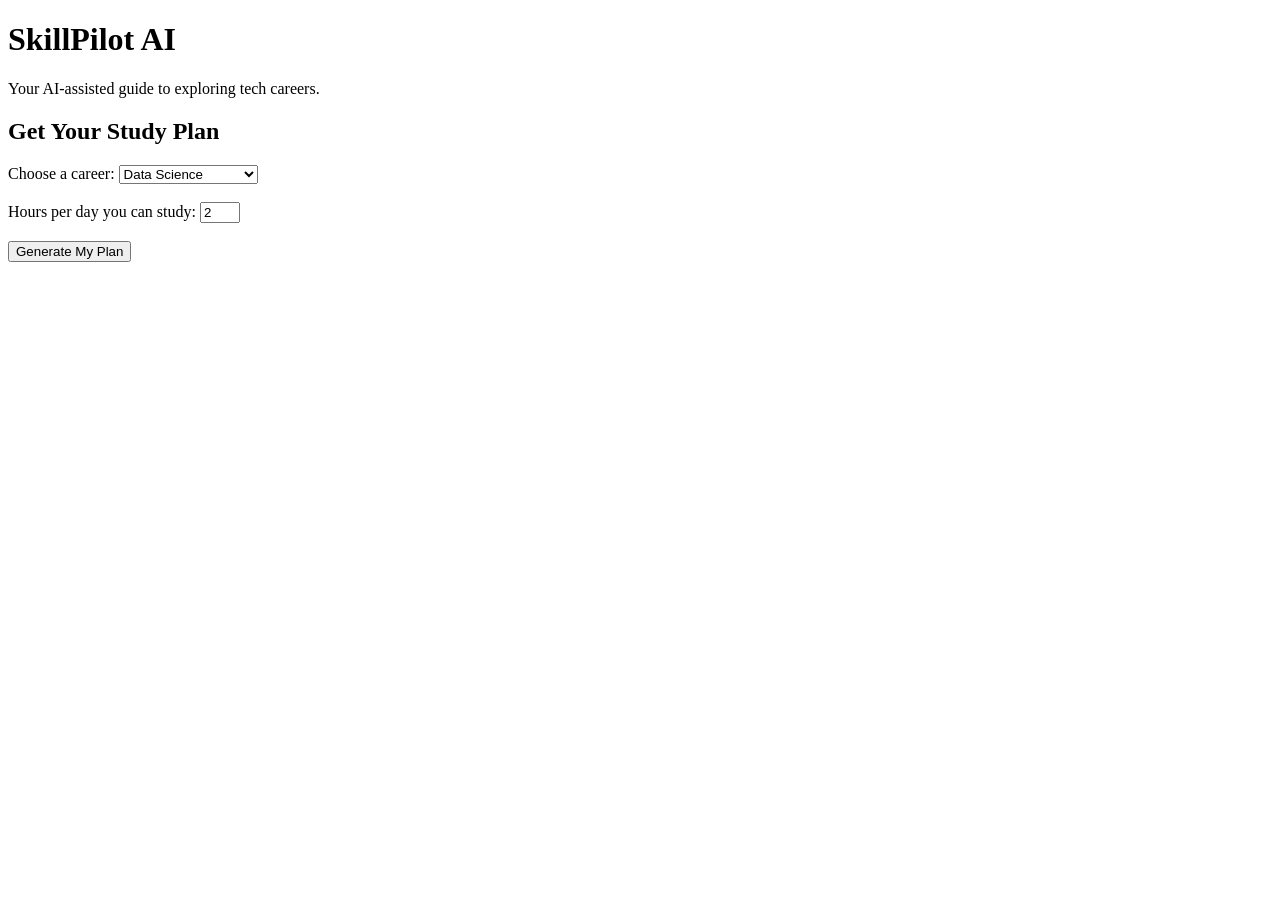
==== index.html @ 8cba8457 "Update index.html" ====
<!DOCTYPE html>
<html lang="en">
<head>
  <meta charset="UTF-8">
  <title>SkillPilot AI</title>
</head>
<body>
  <h1>SkillPilot AI</h1>
  <p>Your AI-assisted guide to exploring tech careers.</p>

  <h2>Get Your Study Plan</h2>

  <label for="career">Choose a career:</label>
  <select id="career">
    <option value="Data Science">Data Science</option>
    <option value="Data Analyst">Data Analyst</option>
    <option value="Backend Developer">Backend Developer</option>
  </select>

  <br><br>

  <label for="hours">Hours per day you can study:</label>
  <input type="number" id="hours" value="2" min="1" max="8">

  <br><br>

  <button id="generateBtn">Generate My Plan</button>

  <div id="result"></div>

  <script>
    const button = document.getElementById("generateBtn");
    const resultBox = document.getElementById("result");

    button.addEventListener("click", function () {
      const career = document.getElementById("career").value;
      const hours = document.getElementById("hours").value;

      resultBox.textContent = "Fake weekly plan for " + career + " at " + hours + " hours/day (this will be real AI output soon).";
    });
  </script>
</body>
</html>
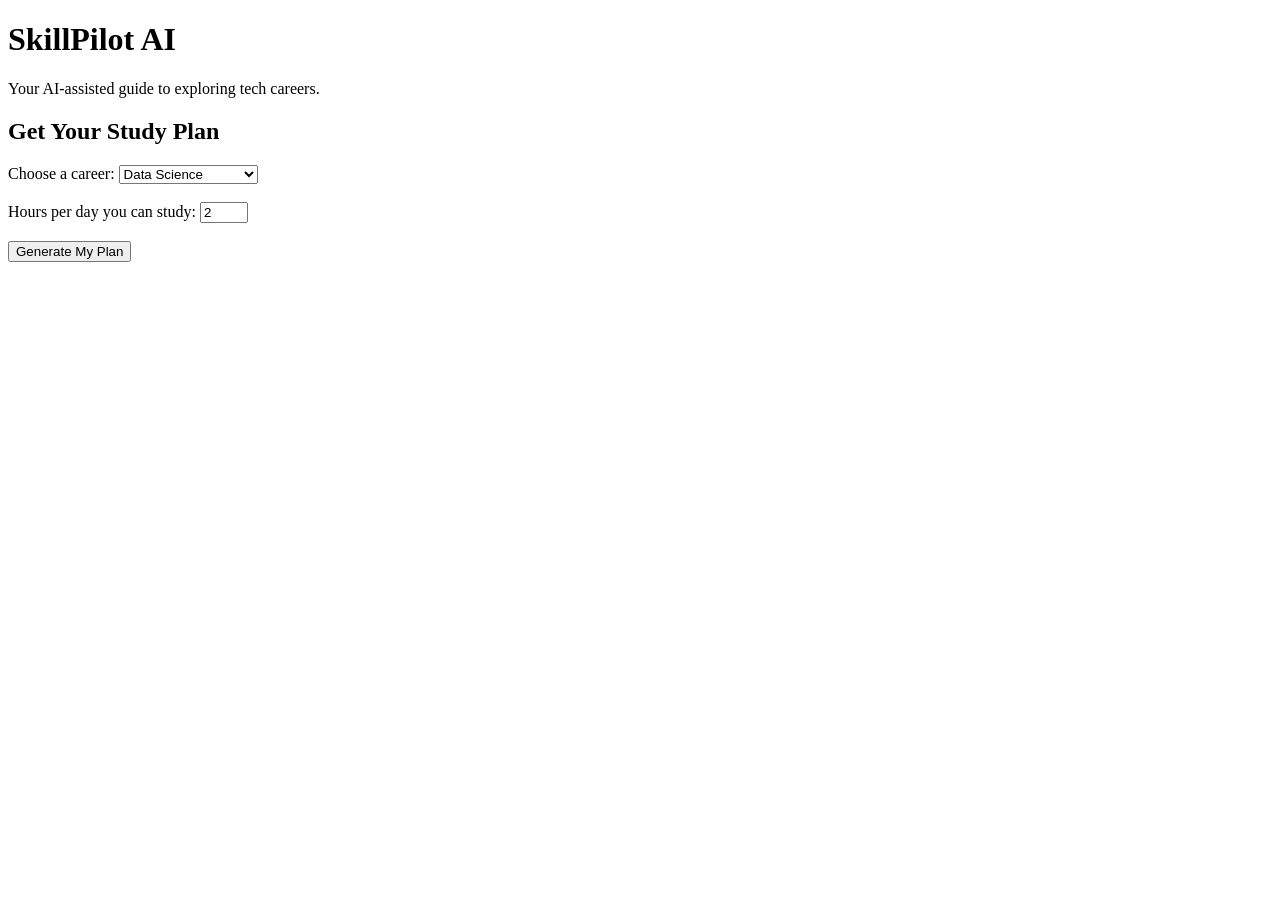
==== commit 7524edbe: "Change minimum hours input from 1 to 12 Updated the input field for hours per day to allow a minimum" ====
--- a/index.html
+++ b/index.html
@@ -20,7 +20,7 @@
   <br><br>
 
   <label for="hours">Hours per day you can study:</label>
-  <input type="number" id="hours" value="2" min="1" max="8">
+  <input type="number" id="hours" value="2" min="12" max="1">
 
   <br><br>
 
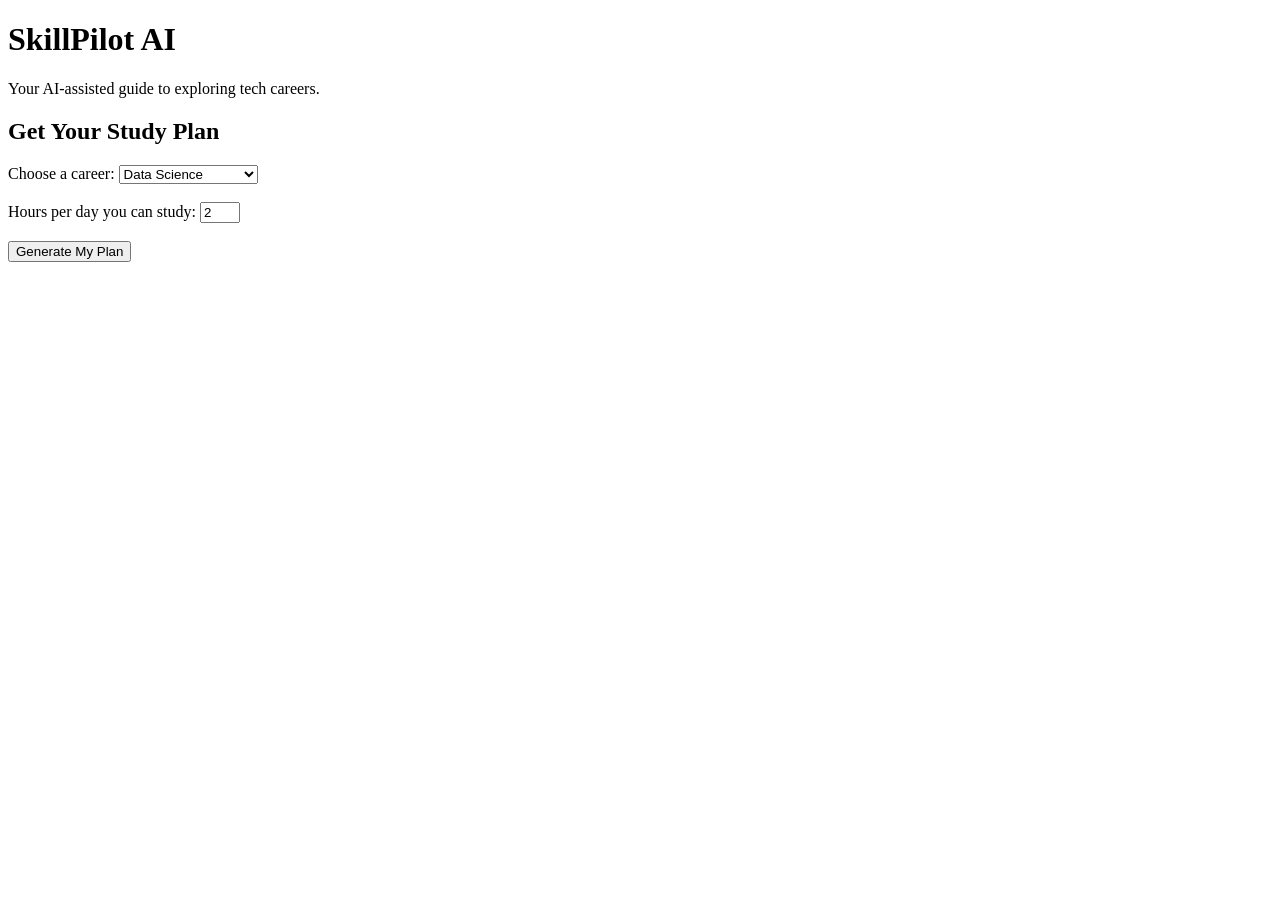
==== commit 1baafc7d: "Change max hours input and improve result display Updated the maximum hours input value from 12 to 8" ====
--- a/index.html
+++ b/index.html
@@ -20,7 +20,7 @@
   <br><br>
 
   <label for="hours">Hours per day you can study:</label>
-  <input type="number" id="hours" value="2" min="12" max="1">
+  <input type="number" id="hours" value="2" min="1" max="8">
 
   <br><br>
 
@@ -32,11 +32,50 @@
     const button = document.getElementById("generateBtn");
     const resultBox = document.getElementById("result");
 
-    button.addEventListener("click", function () {
+    button.addEventListener("click", async function () {
       const career = document.getElementById("career").value;
       const hours = document.getElementById("hours").value;
 
-      resultBox.textContent = "Fake weekly plan for " + career + " at " + hours + " hours/day (this will be real AI output soon).";
+      resultBox.textContent = "Generating your plan...";
+      button.disabled = true;
+
+      try {
+        const response = await fetch("/api/plan", {
+          method: "POST",
+          headers: { "Content-Type": "application/json" },
+          body: JSON.stringify({ career: career, hours: hours })
+        });
+
+        const data = await response.json();
+
+        if (data.plan) {
+          resultBox.innerHTML = "";
+
+          const header = document.createElement("h3");
+          header.textContent = career + " Plan (" + data.totalMonths + " months)";
+          resultBox.appendChild(header);
+
+          data.plan.months.forEach(function (month) {
+            const monthHeading = document.createElement("h4");
+            monthHeading.textContent = "Month " + month.monthNumber + ": " + month.title;
+            resultBox.appendChild(monthHeading);
+
+            const weekList = document.createElement("ul");
+            month.weeks.forEach(function (week) {
+              const item = document.createElement("li");
+              item.innerHTML = "<strong>Week " + week.weekNumber + " – " + week.theme + ":</strong> " + week.description;
+              weekList.appendChild(item);
+            });
+            resultBox.appendChild(weekList);
+          });
+        } else {
+          resultBox.textContent = "Something went wrong. Please try again.";
+        }
+      } catch (error) {
+        resultBox.textContent = "Something went wrong. Please try again.";
+      }
+
+      button.disabled = false;
     });
   </script>
 </body>
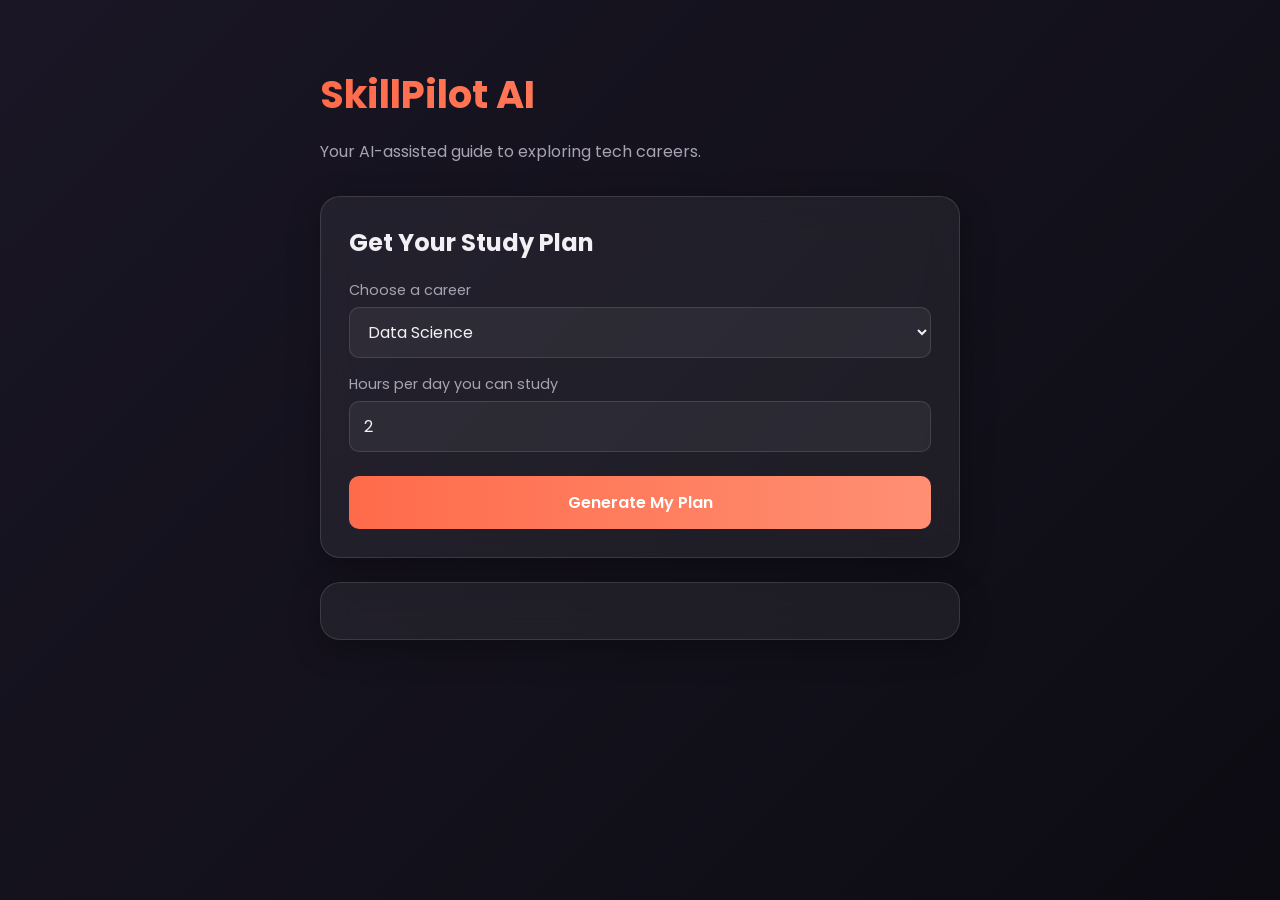
==== commit e9f00362: "Refactor index.html for better layout and semantics Updated HTML structure and improved element orga" ====
--- a/index.html
+++ b/index.html
@@ -2,31 +2,35 @@
 <html lang="en">
 <head>
   <meta charset="UTF-8">
+  <meta name="viewport" content="width=device-width, initial-scale=1.0">
   <title>SkillPilot AI</title>
+  <link rel="preconnect" href="https://fonts.googleapis.com">
+  <link href="https://fonts.googleapis.com/css2?family=Poppins:wght@400;600;700&display=swap" rel="stylesheet">
+  <link rel="stylesheet" href="style.css">
 </head>
 <body>
-  <h1>SkillPilot AI</h1>
-  <p>Your AI-assisted guide to exploring tech careers.</p>
+  <div class="container">
+    <h1>SkillPilot AI</h1>
+    <p class="subtitle">Your AI-assisted guide to exploring tech careers.</p>
 
-  <h2>Get Your Study Plan</h2>
+    <div class="card">
+      <h2 style="margin-top:0;">Get Your Study Plan</h2>
 
-  <label for="career">Choose a career:</label>
-  <select id="career">
-    <option value="Data Science">Data Science</option>
-    <option value="Data Analyst">Data Analyst</option>
-    <option value="Backend Developer">Backend Developer</option>
-  </select>
+      <label for="career">Choose a career</label>
+      <select id="career">
+        <option value="Data Science">Data Science</option>
+        <option value="Data Analyst">Data Analyst</option>
+        <option value="Backend Developer">Backend Developer</option>
+      </select>
 
-  <br><br>
+      <label for="hours">Hours per day you can study</label>
+      <input type="number" id="hours" value="2" min="1" max="8">
 
-  <label for="hours">Hours per day you can study:</label>
-  <input type="number" id="hours" value="2" min="1" max="8">
+      <button id="generateBtn">Generate My Plan</button>
+    </div>
 
-  <br><br>
-
-  <button id="generateBtn">Generate My Plan</button>
-
-  <div id="result"></div>
+    <div class="card" id="result"></div>
+  </div>
 
   <script>
     const button = document.getElementById("generateBtn");
@@ -36,7 +40,7 @@
       const career = document.getElementById("career").value;
       const hours = document.getElementById("hours").value;
 
-      resultBox.textContent = "Generating your plan...";
+      resultBox.innerHTML = "Generating your plan...";
       button.disabled = true;
 
       try {
--- a/style.css
+++ b/style.css
@@ -0,0 +1,130 @@
+:root {
+  --accent: #ff6b4a;
+  --accent-light: #ff8f73;
+  --bg-dark: #12101a;
+  --bg-gradient: linear-gradient(135deg, #1a1625 0%, #12101a 60%, #0d0b12 100%);
+  --card-bg: rgba(255, 255, 255, 0.06);
+  --card-border: rgba(255, 255, 255, 0.12);
+  --text-main: #f2f0f5;
+  --text-muted: #a8a3b3;
+}
+
+* {
+  box-sizing: border-box;
+}
+
+body {
+  margin: 0;
+  min-height: 100vh;
+  background: var(--bg-gradient);
+  color: var(--text-main);
+  font-family: 'Poppins', sans-serif;
+  display: flex;
+  justify-content: center;
+  padding: 40px 20px;
+}
+
+.container {
+  width: 100%;
+  max-width: 640px;
+}
+
+h1 {
+  font-size: 2.4rem;
+  margin-bottom: 4px;
+  background: linear-gradient(90deg, var(--accent), var(--accent-light));
+  -webkit-background-clip: text;
+  background-clip: text;
+  color: transparent;
+}
+
+.subtitle {
+  color: var(--text-muted);
+  margin-bottom: 32px;
+}
+
+.card {
+  background: var(--card-bg);
+  border: 1px solid var(--card-border);
+  backdrop-filter: blur(16px);
+  border-radius: 20px;
+  padding: 28px;
+  margin-bottom: 24px;
+  box-shadow: 0 8px 32px rgba(0, 0, 0, 0.3);
+}
+
+label {
+  display: block;
+  font-size: 0.9rem;
+  color: var(--text-muted);
+  margin-bottom: 6px;
+  margin-top: 16px;
+}
+
+select, input {
+  width: 100%;
+  padding: 12px 14px;
+  border-radius: 10px;
+  border: 1px solid var(--card-border);
+  background: rgba(255, 255, 255, 0.05);
+  color: var(--text-main);
+  font-family: inherit;
+  font-size: 1rem;
+}
+
+select:focus, input:focus {
+  outline: none;
+  border-color: var(--accent);
+}
+
+button {
+  width: 100%;
+  margin-top: 24px;
+  padding: 14px;
+  border: none;
+  border-radius: 10px;
+  background: linear-gradient(90deg, var(--accent), var(--accent-light));
+  color: white;
+  font-family: inherit;
+  font-size: 1rem;
+  font-weight: 600;
+  cursor: pointer;
+  transition: transform 0.15s ease, box-shadow 0.15s ease;
+}
+
+button:hover {
+  transform: translateY(-2px);
+  box-shadow: 0 6px 20px rgba(255, 107, 74, 0.35);
+}
+
+button:disabled {
+  opacity: 0.6;
+  cursor: not-allowed;
+  transform: none;
+}
+
+#result h3 {
+  color: var(--accent-light);
+  margin-top: 0;
+}
+
+#result h4 {
+  color: var(--text-main);
+  margin-bottom: 8px;
+  margin-top: 20px;
+}
+
+#result ul {
+  padding-left: 20px;
+  margin-top: 8px;
+}
+
+#result li {
+  margin-bottom: 10px;
+  color: var(--text-muted);
+  line-height: 1.5;
+}
+
+#result strong {
+  color: var(--text-main);
+}
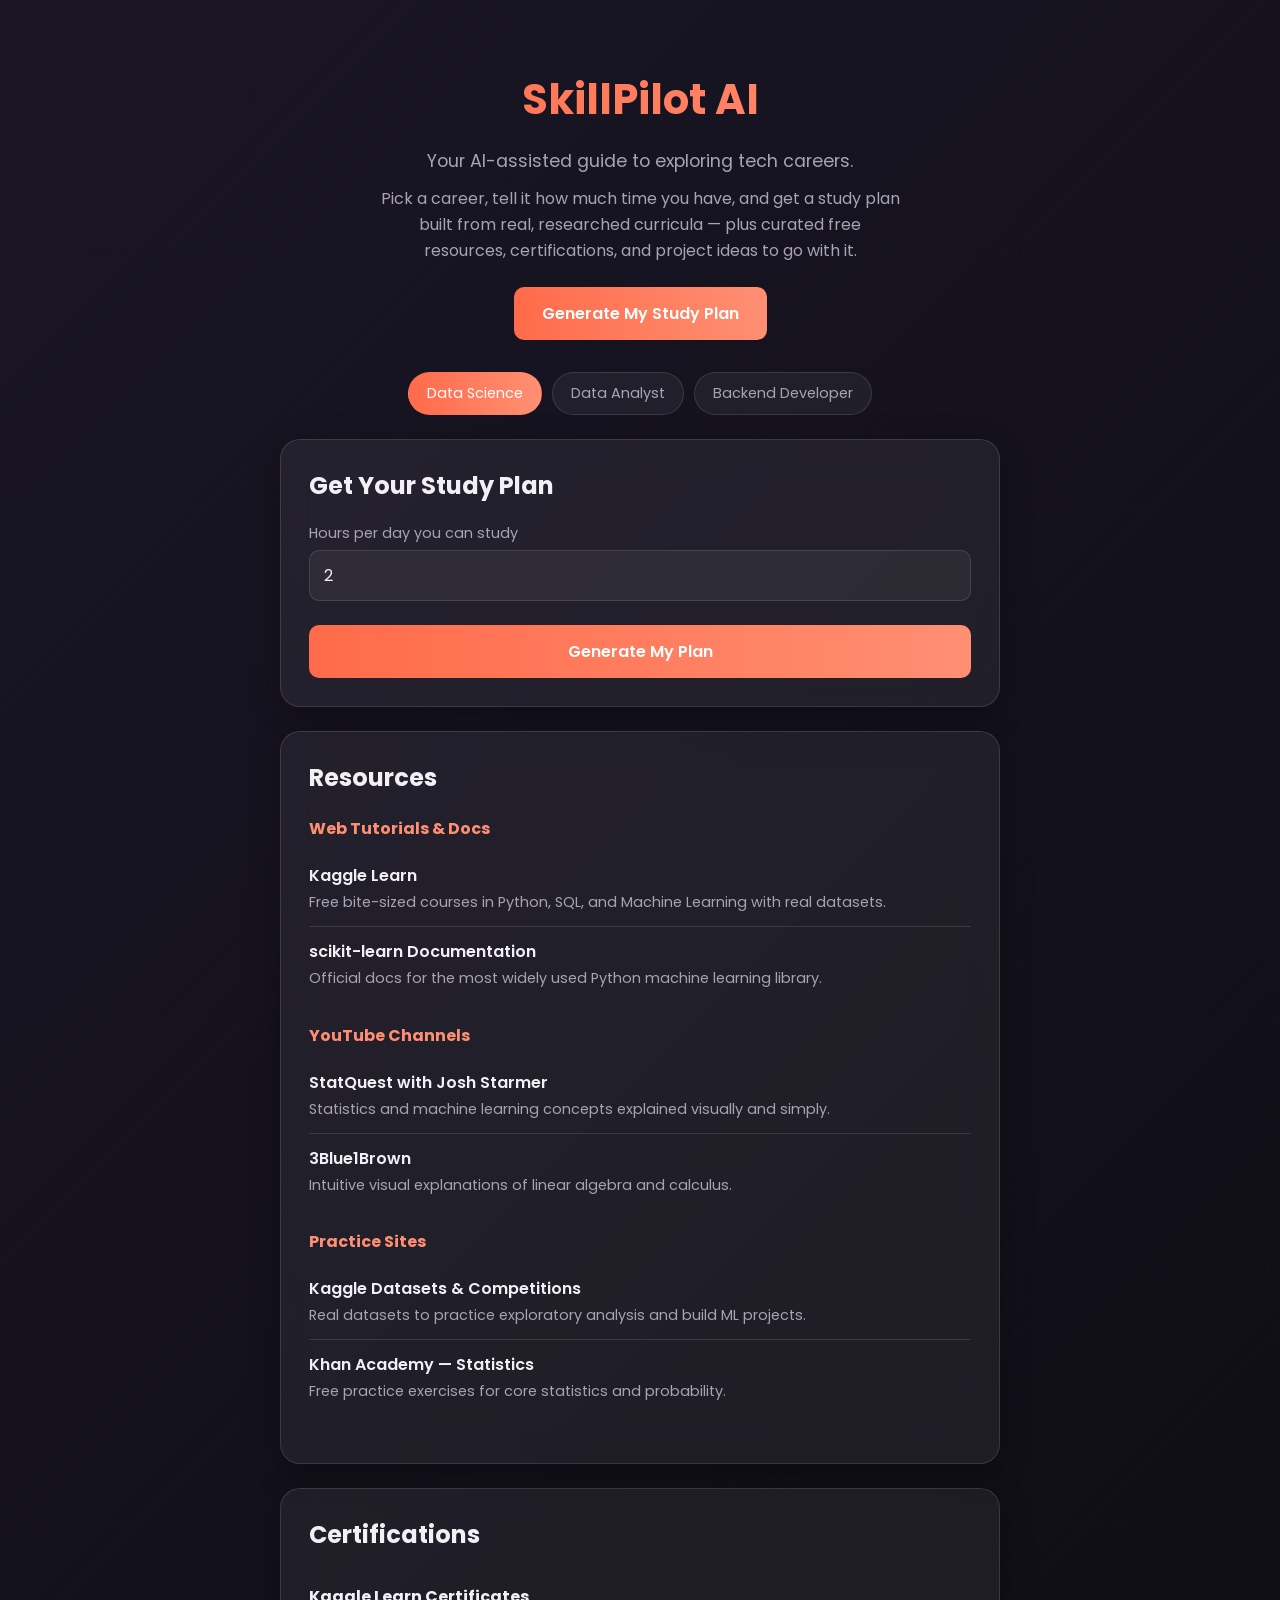
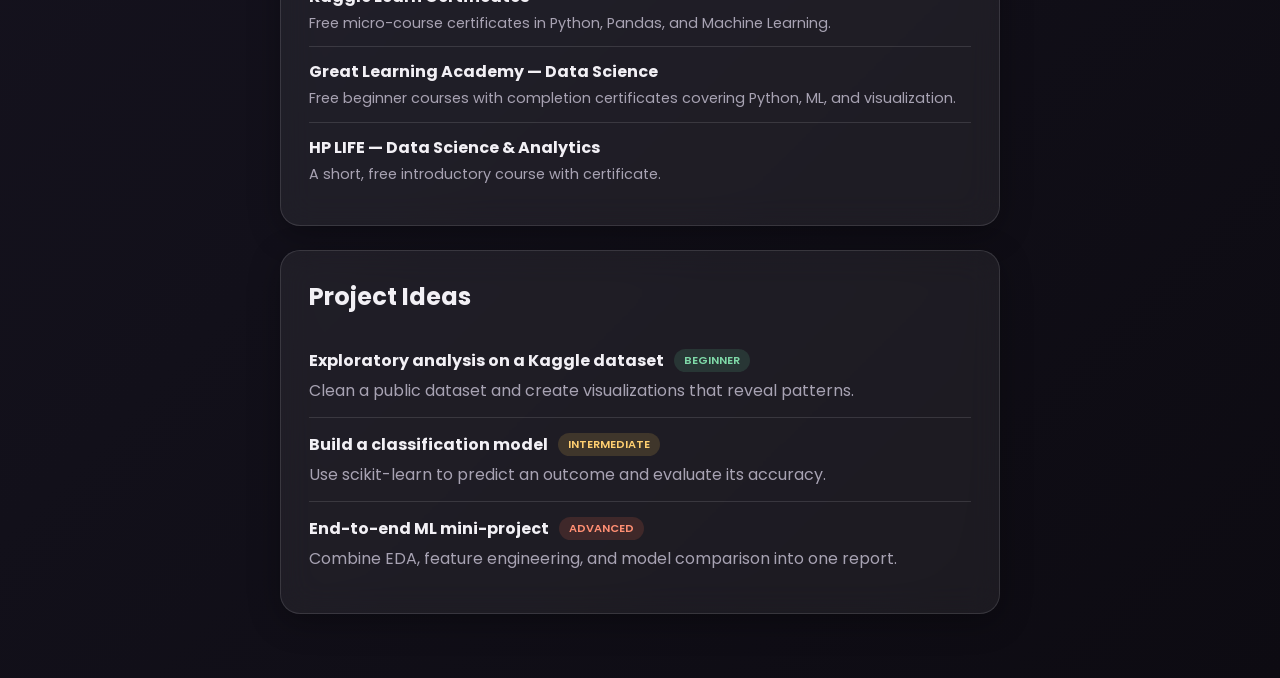
==== commit 15eec36f: "Refactor study plan UI and functionality Updated the layout and functionality of the study plan gene" ====
--- a/index.html
+++ b/index.html
@@ -10,34 +10,197 @@
 </head>
 <body>
   <div class="container">
-    <h1>SkillPilot AI</h1>
-    <p class="subtitle">Your AI-assisted guide to exploring tech careers.</p>
-
-    <div class="card">
-      <h2 style="margin-top:0;">Get Your Study Plan</h2>
-
-      <label for="career">Choose a career</label>
-      <select id="career">
-        <option value="Data Science">Data Science</option>
-        <option value="Data Analyst">Data Analyst</option>
-        <option value="Backend Developer">Backend Developer</option>
-      </select>
-
+
+    <div class="hero">
+      <h1>SkillPilot AI</h1>
+      <p class="subtitle">Your AI-assisted guide to exploring tech careers.</p>
+      <p class="hero-text">Pick a career, tell it how much time you have, and get a study plan built from real, researched curricula — plus curated free resources, certifications, and project ideas to go with it.</p>
+      <a href="#planner" class="cta-button">Generate My Study Plan</a>
+    </div>
+
+    <nav class="career-switcher" id="careerSwitcher">
+      <button class="career-pill active" data-career="Data Science">Data Science</button>
+      <button class="career-pill" data-career="Data Analyst">Data Analyst</button>
+      <button class="career-pill" data-career="Backend Developer">Backend Developer</button>
+    </nav>
+
+    <section id="planner" class="card">
+      <h2>Get Your Study Plan</h2>
       <label for="hours">Hours per day you can study</label>
       <input type="number" id="hours" value="2" min="1" max="8">
-
       <button id="generateBtn">Generate My Plan</button>
-    </div>
-
-    <div class="card" id="result"></div>
+      <div id="result"></div>
+    </section>
+
+    <section id="resources" class="card">
+      <h2>Resources</h2>
+      <div id="resourcesContent"></div>
+    </section>
+
+    <section id="certifications" class="card">
+      <h2>Certifications</h2>
+      <div id="certificationsContent"></div>
+    </section>
+
+    <section id="projects" class="card">
+      <h2>Project Ideas</h2>
+      <div id="projectsContent"></div>
+    </section>
+
   </div>
 
   <script>
+    const CAREER_CONTENT = {
+      "Data Science": {
+        resources: {
+          web: [
+            { name: "Kaggle Learn", url: "https://www.kaggle.com/learn", desc: "Free bite-sized courses in Python, SQL, and Machine Learning with real datasets." },
+            { name: "scikit-learn Documentation", url: "https://scikit-learn.org/stable/getting_started.html", desc: "Official docs for the most widely used Python machine learning library." }
+          ],
+          youtube: [
+            { name: "StatQuest with Josh Starmer", url: "https://www.youtube.com/@statquest", desc: "Statistics and machine learning concepts explained visually and simply." },
+            { name: "3Blue1Brown", url: "https://www.youtube.com/@3blue1brown", desc: "Intuitive visual explanations of linear algebra and calculus." }
+          ],
+          practice: [
+            { name: "Kaggle Datasets & Competitions", url: "https://www.kaggle.com/datasets", desc: "Real datasets to practice exploratory analysis and build ML projects." },
+            { name: "Khan Academy — Statistics", url: "https://www.khanacademy.org/math/statistics-probability", desc: "Free practice exercises for core statistics and probability." }
+          ]
+        },
+        certifications: [
+          { name: "Kaggle Learn Certificates", desc: "Free micro-course certificates in Python, Pandas, and Machine Learning." },
+          { name: "Great Learning Academy — Data Science", desc: "Free beginner courses with completion certificates covering Python, ML, and visualization." },
+          { name: "HP LIFE — Data Science & Analytics", desc: "A short, free introductory course with certificate." }
+        ],
+        projects: [
+          { level: "Beginner", title: "Exploratory analysis on a Kaggle dataset", desc: "Clean a public dataset and create visualizations that reveal patterns." },
+          { level: "Intermediate", title: "Build a classification model", desc: "Use scikit-learn to predict an outcome and evaluate its accuracy." },
+          { level: "Advanced", title: "End-to-end ML mini-project", desc: "Combine EDA, feature engineering, and model comparison into one report." }
+        ]
+      },
+      "Data Analyst": {
+        resources: {
+          web: [
+            { name: "Microsoft Learn — Excel", url: "https://learn.microsoft.com/en-us/training/", desc: "Free official courses covering Excel formulas, pivot tables, and data tools." },
+            { name: "SQLBolt", url: "https://sqlbolt.com", desc: "Interactive, browser-based lessons for learning SQL step by step." }
+          ],
+          youtube: [
+            { name: "Leila Gharani", url: "https://www.youtube.com/@LeilaGharani", desc: "Hands-on Excel and data analysis tutorials with real-world examples." }
+          ],
+          practice: [
+            { name: "Mode SQL Tutorial", url: "https://mode.com/sql-tutorial", desc: "Practice real SQL queries directly in the browser." },
+            { name: "Kaggle Datasets", url: "https://www.kaggle.com/datasets", desc: "Free datasets to practice cleaning and analysis." }
+          ]
+        },
+        certifications: [
+          { name: "Kaggle Learn Certificates", desc: "Free certificates for Python, SQL, and data visualization micro-courses." },
+          { name: "HackerRank SQL Certification", desc: "Free skill certification badge you can add directly to LinkedIn." },
+          { name: "Great Learning Academy — Data Analytics", desc: "Free beginner courses with certificates covering Excel, SQL, and Tableau." }
+        ],
+        projects: [
+          { level: "Beginner", title: "Sales dataset analysis", desc: "Analyze a sample sales dataset in Excel or Sheets and summarize key trends." },
+          { level: "Intermediate", title: "Customer behavior analysis with SQL", desc: "Write SQL queries to segment customers and find purchasing patterns." },
+          { level: "Advanced", title: "Interactive dashboard project", desc: "Build a dashboard in Power BI or Tableau that tells a clear data story." }
+        ]
+      },
+      "Backend Developer": {
+        resources: {
+          web: [
+            { name: "freeCodeCamp", url: "https://www.freecodecamp.org", desc: "Free, project-based curriculum including a full Backend Development certification." },
+            { name: "MDN Web Docs — HTTP", url: "https://developer.mozilla.org/en-US/docs/Web/HTTP", desc: "The definitive free reference for how HTTP and REST APIs work." }
+          ],
+          youtube: [
+            { name: "freeCodeCamp YouTube", url: "https://www.youtube.com/@freecodecamp", desc: "Full-length free courses on backend languages, databases, and APIs." },
+            { name: "CodeWithHarry", url: "https://www.youtube.com/@CodeWithHarry", desc: "Beginner-friendly tutorials covering backend fundamentals." }
+          ],
+          practice: [
+            { name: "roadmap.sh — Backend", url: "https://roadmap.sh/backend", desc: "A visual, checklist-style roadmap to track your backend learning progress." },
+            { name: "HackerRank", url: "https://www.hackerrank.com", desc: "Practice problems and free skill certifications." }
+          ]
+        },
+        certifications: [
+          { name: "freeCodeCamp — Back End Development and APIs", desc: "A fully free, project-based certification recognized in the dev community." },
+          { name: "HackerRank Skill Certifications", desc: "Free, verified badges in SQL, Problem Solving, and specific languages." },
+          { name: "Great Learning Academy — Programming", desc: "Free beginner courses with certificates covering programming fundamentals." }
+        ],
+        projects: [
+          { level: "Beginner", title: "REST API for a recipe or book collection", desc: "Build basic CRUD endpoints using a simple framework." },
+          { level: "Intermediate", title: "Authentication system", desc: "Add signup/login with JWT tokens and protect routes based on user roles." },
+          { level: "Advanced", title: "Deployed full backend service", desc: "Add caching, connect a real database, and deploy it live on a free host." }
+        ]
+      }
+    };
+
+    let selectedCareer = "Data Science";
+
+    const pills = document.querySelectorAll(".career-pill");
+    const resultBox = document.getElementById("result");
+    const resourcesContent = document.getElementById("resourcesContent");
+    const certificationsContent = document.getElementById("certificationsContent");
+    const projectsContent = document.getElementById("projectsContent");
+
+    function renderResources() {
+      resourcesContent.innerHTML = "";
+      const groups = [
+        { key: "web", label: "Web Tutorials & Docs" },
+        { key: "youtube", label: "YouTube Channels" },
+        { key: "practice", label: "Practice Sites" }
+      ];
+      groups.forEach(function (group) {
+        const wrapper = document.createElement("div");
+        wrapper.className = "resource-group";
+        const heading = document.createElement("h4");
+        heading.textContent = group.label;
+        wrapper.appendChild(heading);
+
+        CAREER_CONTENT[selectedCareer].resources[group.key].forEach(function (res) {
+          const item = document.createElement("div");
+          item.className = "resource-item";
+          item.innerHTML = "<a href='" + res.url + "' target='_blank' rel='noopener'>" + res.name + "</a><p>" + res.desc + "</p>";
+          wrapper.appendChild(item);
+        });
+        resourcesContent.appendChild(wrapper);
+      });
+    }
+
+    function renderCertifications() {
+      certificationsContent.innerHTML = "";
+      CAREER_CONTENT[selectedCareer].certifications.forEach(function (cert) {
+        const item = document.createElement("div");
+        item.className = "cert-item";
+        item.innerHTML = "<h4>" + cert.name + "</h4><p>" + cert.desc + "</p>";
+        certificationsContent.appendChild(item);
+      });
+    }
+
+    function renderProjects() {
+      projectsContent.innerHTML = "";
+      CAREER_CONTENT[selectedCareer].projects.forEach(function (proj) {
+        const item = document.createElement("div");
+        item.className = "project-item";
+        item.innerHTML = "<h4>" + proj.title + " <span class='level-badge " + proj.level + "'>" + proj.level + "</span></h4><p>" + proj.desc + "</p>";
+        projectsContent.appendChild(item);
+      });
+    }
+
+    function renderAllSections() {
+      renderResources();
+      renderCertifications();
+      renderProjects();
+    }
+
+    pills.forEach(function (pill) {
+      pill.addEventListener("click", function () {
+        pills.forEach(function (p) { p.classList.remove("active"); });
+        pill.classList.add("active");
+        selectedCareer = pill.dataset.career;
+        resultBox.innerHTML = "";
+        renderAllSections();
+      });
+    });
+
     const button = document.getElementById("generateBtn");
-    const resultBox = document.getElementById("result");
 
     button.addEventListener("click", async function () {
-      const career = document.getElementById("career").value;
       const hours = document.getElementById("hours").value;
 
       resultBox.innerHTML = "Generating your plan...";
@@ -47,30 +210,22 @@
         const response = await fetch("/api/plan", {
           method: "POST",
           headers: { "Content-Type": "application/json" },
-          body: JSON.stringify({ career: career, hours: hours })
+          body: JSON.stringify({ career: selectedCareer, hours: hours })
         });
 
         const data = await response.json();
 
         if (data.plan) {
           resultBox.innerHTML = "";
-
           const header = document.createElement("h3");
-          header.textContent = career + " Plan (" + data.totalMonths + " months)";
+          header.textContent = selectedCareer + " Plan (" + data.plan.totalDays + " days total)";
           resultBox.appendChild(header);
 
-          data.plan.months.forEach(function (month) {
-            const monthHeading = document.createElement("h4");
-            monthHeading.textContent = "Month " + month.monthNumber + ": " + month.title;
-            resultBox.appendChild(monthHeading);
-
-            const weekList = document.createElement("ul");
-            month.weeks.forEach(function (week) {
-              const item = document.createElement("li");
-              item.innerHTML = "<strong>Week " + week.weekNumber + " – " + week.theme + ":</strong> " + week.description;
-              weekList.appendChild(item);
-            });
-            resultBox.appendChild(weekList);
+          data.plan.topics.forEach(function (topic) {
+            const item = document.createElement("div");
+            item.className = "topic-item";
+            item.innerHTML = "<h4>Topic " + topic.topicNumber + ": " + topic.title + " <span class='days-badge'>" + topic.days + " days</span></h4><p>" + topic.description + "</p>";
+            resultBox.appendChild(item);
           });
         } else {
           resultBox.textContent = "Something went wrong. Please try again.";
@@ -81,6 +236,8 @@
 
       button.disabled = false;
     });
+
+    renderAllSections();
   </script>
 </body>
 </html>
--- a/style.css
+++ b/style.css
@@ -9,9 +9,7 @@
   --text-muted: #a8a3b3;
 }
 
-* {
-  box-sizing: border-box;
-}
+* { box-sizing: border-box; }
 
 body {
   margin: 0;
@@ -24,23 +22,70 @@
   padding: 40px 20px;
 }
 
-.container {
-  width: 100%;
-  max-width: 640px;
-}
+.container { width: 100%; max-width: 720px; }
+
+.hero { text-align: center; margin-bottom: 32px; }
 
 h1 {
-  font-size: 2.4rem;
-  margin-bottom: 4px;
+  font-size: 2.6rem;
+  margin-bottom: 8px;
   background: linear-gradient(90deg, var(--accent), var(--accent-light));
   -webkit-background-clip: text;
   background-clip: text;
   color: transparent;
 }
 
-.subtitle {
+.subtitle { color: var(--text-muted); margin-bottom: 12px; font-size: 1.1rem; }
+
+.hero-text {
   color: var(--text-muted);
-  margin-bottom: 32px;
+  max-width: 520px;
+  margin: 0 auto 24px auto;
+  line-height: 1.6;
+}
+
+.cta-button {
+  display: inline-block;
+  padding: 14px 28px;
+  border-radius: 10px;
+  background: linear-gradient(90deg, var(--accent), var(--accent-light));
+  color: white;
+  text-decoration: none;
+  font-weight: 600;
+  transition: transform 0.15s ease, box-shadow 0.15s ease;
+}
+
+.cta-button:hover {
+  transform: translateY(-2px);
+  box-shadow: 0 6px 20px rgba(255, 107, 74, 0.35);
+}
+
+.career-switcher {
+  display: flex;
+  gap: 10px;
+  justify-content: center;
+  margin-bottom: 24px;
+  flex-wrap: wrap;
+}
+
+.career-pill {
+  padding: 10px 18px;
+  border-radius: 999px;
+  border: 1px solid var(--card-border);
+  background: rgba(255, 255, 255, 0.05);
+  color: var(--text-muted);
+  font-family: inherit;
+  font-size: 0.9rem;
+  cursor: pointer;
+  transition: all 0.15s ease;
+}
+
+.career-pill:hover { border-color: var(--accent); color: var(--text-main); }
+
+.career-pill.active {
+  background: linear-gradient(90deg, var(--accent), var(--accent-light));
+  color: white;
+  border-color: transparent;
 }
 
 .card {
@@ -51,7 +96,10 @@
   padding: 28px;
   margin-bottom: 24px;
   box-shadow: 0 8px 32px rgba(0, 0, 0, 0.3);
+  scroll-margin-top: 20px;
 }
+
+.card h2 { margin-top: 0; }
 
 label {
   display: block;
@@ -72,12 +120,9 @@
   font-size: 1rem;
 }
 
-select:focus, input:focus {
-  outline: none;
-  border-color: var(--accent);
-}
+select:focus, input:focus { outline: none; border-color: var(--accent); }
 
-button {
+button#generateBtn {
   width: 100%;
   margin-top: 24px;
   padding: 14px;
@@ -92,39 +137,62 @@
   transition: transform 0.15s ease, box-shadow 0.15s ease;
 }
 
-button:hover {
-  transform: translateY(-2px);
-  box-shadow: 0 6px 20px rgba(255, 107, 74, 0.35);
+button#generateBtn:hover { transform: translateY(-2px); box-shadow: 0 6px 20px rgba(255, 107, 74, 0.35); }
+button#generateBtn:disabled { opacity: 0.6; cursor: not-allowed; transform: none; }
+
+#result h3 { color: var(--accent-light); margin-top: 0; }
+
+.topic-item {
+  padding: 14px 0;
+  border-bottom: 1px solid var(--card-border);
+}
+.topic-item:last-child { border-bottom: none; }
+.topic-item h4 { margin: 0 0 6px 0; color: var(--text-main); display: flex; align-items: center; gap: 10px; flex-wrap: wrap; }
+.topic-item p { margin: 0; color: var(--text-muted); line-height: 1.5; }
+
+.days-badge {
+  font-size: 0.75rem;
+  background: rgba(255, 107, 74, 0.15);
+  color: var(--accent-light);
+  padding: 3px 10px;
+  border-radius: 999px;
+  font-weight: 600;
 }
 
-button:disabled {
-  opacity: 0.6;
-  cursor: not-allowed;
-  transform: none;
+.resource-group { margin-bottom: 20px; }
+.resource-group h4 { color: var(--accent-light); margin-bottom: 10px; }
+
+.resource-item, .cert-item {
+  padding: 12px 0;
+  border-bottom: 1px solid var(--card-border);
 }
+.resource-item:last-child, .cert-item:last-child { border-bottom: none; }
 
-#result h3 {
-  color: var(--accent-light);
-  margin-top: 0;
+.resource-item a {
+  color: var(--text-main);
+  font-weight: 600;
+  text-decoration: none;
 }
+.resource-item a:hover { color: var(--accent-light); }
 
-#result h4 {
-  color: var(--text-main);
-  margin-bottom: 8px;
-  margin-top: 20px;
+.resource-item p, .cert-item p { margin: 4px 0 0 0; color: var(--text-muted); font-size: 0.9rem; line-height: 1.5; }
+.cert-item h4 { margin: 0; color: var(--text-main); }
+
+.project-item {
+  padding: 14px 0;
+  border-bottom: 1px solid var(--card-border);
 }
+.project-item:last-child { border-bottom: none; }
+.project-item h4 { margin: 0 0 6px 0; display: flex; align-items: center; gap: 10px; }
+.project-item p { margin: 0; color: var(--text-muted); line-height: 1.5; }
 
-#result ul {
-  padding-left: 20px;
-  margin-top: 8px;
+.level-badge {
+  font-size: 0.7rem;
+  padding: 3px 10px;
+  border-radius: 999px;
+  font-weight: 600;
+  text-transform: uppercase;
 }
-
-#result li {
-  margin-bottom: 10px;
-  color: var(--text-muted);
-  line-height: 1.5;
-}
-
-#result strong {
-  color: var(--text-main);
-}
+.level-badge.Beginner { background: rgba(100, 200, 150, 0.15); color: #7fd9a8; }
+.level-badge.Intermediate { background: rgba(255, 200, 80, 0.15); color: #ffcf70; }
+.level-badge.Advanced { background: rgba(255, 107, 74, 0.15); color: var(--accent-light); }
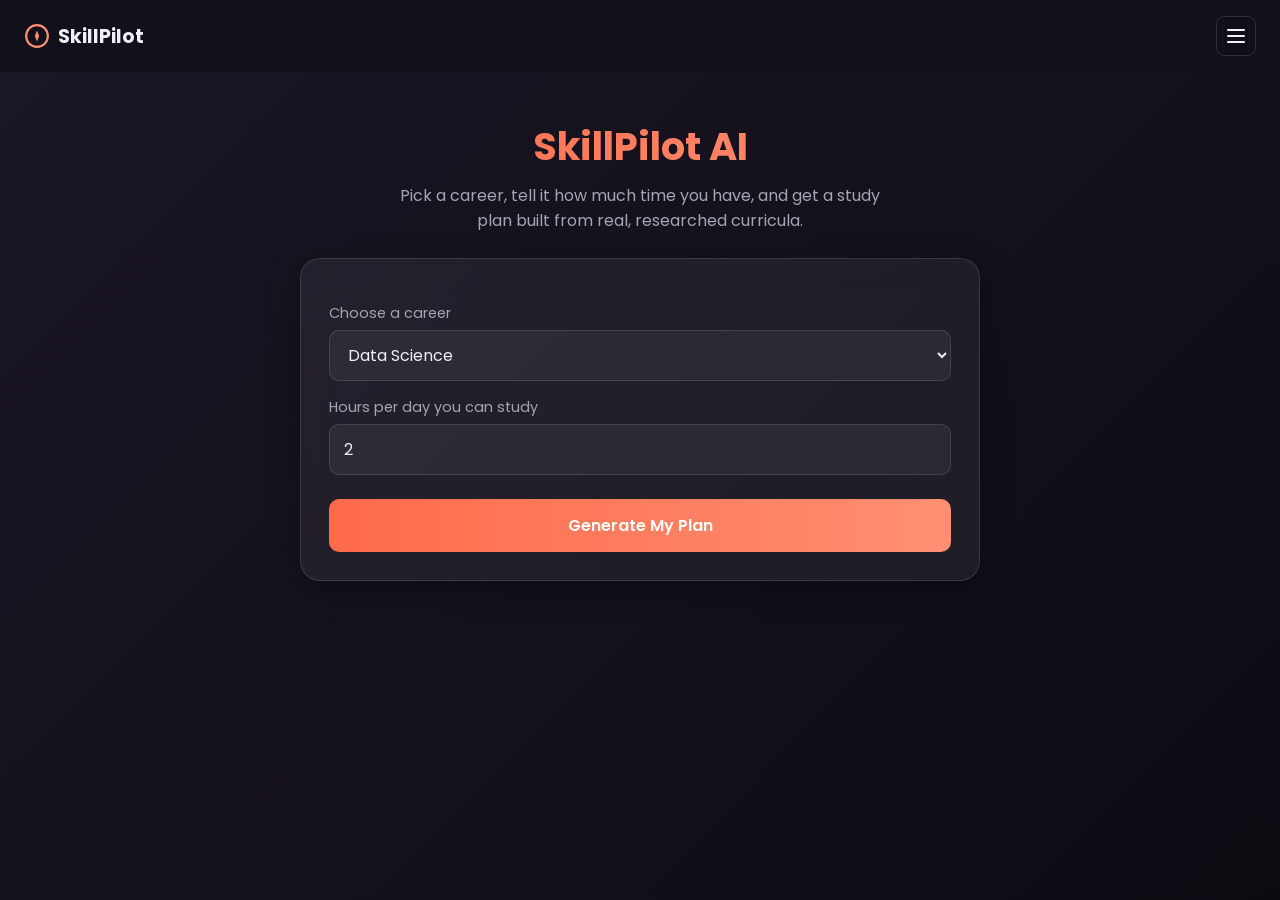
==== commit badef250: "Refactor index.html structure and update content" ====
--- a/index.html
+++ b/index.html
@@ -9,199 +9,64 @@
   <link rel="stylesheet" href="style.css">
 </head>
 <body>
+
+  <header class="site-header">
+    <div class="logo">
+      <svg width="26" height="26" viewBox="0 0 24 24" fill="none" xmlns="http://www.w3.org/2000/svg">
+        <circle cx="12" cy="12" r="10" stroke="#ff8f73" stroke-width="2"/>
+        <path d="M12 7L14 12L12 17L10 12L12 7Z" fill="#ff8f73"/>
+      </svg>
+      <span>SkillPilot</span>
+    </div>
+    <button class="hamburger-btn" id="hamburgerBtn" aria-label="Open menu">
+      <span></span><span></span><span></span>
+    </button>
+  </header>
+
+  <nav class="nav-drawer" id="navDrawer">
+    <a href="index.html">Home</a>
+    <a href="videos.html">Video Tutorials</a>
+    <a href="web-tutorials.html">Web Tutorials & Notes</a>
+    <a href="practice.html">Practice Sites</a>
+    <a href="certifications.html">Certifications</a>
+    <a href="projects.html">Project Ideas</a>
+  </nav>
+
   <div class="container">
-
     <div class="hero">
       <h1>SkillPilot AI</h1>
-      <p class="subtitle">Your AI-assisted guide to exploring tech careers.</p>
-      <p class="hero-text">Pick a career, tell it how much time you have, and get a study plan built from real, researched curricula — plus curated free resources, certifications, and project ideas to go with it.</p>
-      <a href="#planner" class="cta-button">Generate My Study Plan</a>
+      <p class="hero-text">Pick a career, tell it how much time you have, and get a study plan built from real, researched curricula.</p>
+
+      <div class="card">
+        <label for="career">Choose a career</label>
+        <select id="career">
+          <option value="Data Science">Data Science</option>
+          <option value="Data Analyst">Data Analyst</option>
+          <option value="Backend Developer">Backend Developer</option>
+        </select>
+
+        <label for="hours">Hours per day you can study</label>
+        <input type="number" id="hours" value="2" min="1" max="8">
+
+        <button id="generateBtn">Generate My Plan</button>
+
+        <div id="result"></div>
+      </div>
     </div>
-
-    <nav class="career-switcher" id="careerSwitcher">
-      <button class="career-pill active" data-career="Data Science">Data Science</button>
-      <button class="career-pill" data-career="Data Analyst">Data Analyst</button>
-      <button class="career-pill" data-career="Backend Developer">Backend Developer</button>
-    </nav>
-
-    <section id="planner" class="card">
-      <h2>Get Your Study Plan</h2>
-      <label for="hours">Hours per day you can study</label>
-      <input type="number" id="hours" value="2" min="1" max="8">
-      <button id="generateBtn">Generate My Plan</button>
-      <div id="result"></div>
-    </section>
-
-    <section id="resources" class="card">
-      <h2>Resources</h2>
-      <div id="resourcesContent"></div>
-    </section>
-
-    <section id="certifications" class="card">
-      <h2>Certifications</h2>
-      <div id="certificationsContent"></div>
-    </section>
-
-    <section id="projects" class="card">
-      <h2>Project Ideas</h2>
-      <div id="projectsContent"></div>
-    </section>
-
   </div>
 
+  <script src="data.js"></script>
   <script>
-    const CAREER_CONTENT = {
-      "Data Science": {
-        resources: {
-          web: [
-            { name: "Kaggle Learn", url: "https://www.kaggle.com/learn", desc: "Free bite-sized courses in Python, SQL, and Machine Learning with real datasets." },
-            { name: "scikit-learn Documentation", url: "https://scikit-learn.org/stable/getting_started.html", desc: "Official docs for the most widely used Python machine learning library." }
-          ],
-          youtube: [
-            { name: "StatQuest with Josh Starmer", url: "https://www.youtube.com/@statquest", desc: "Statistics and machine learning concepts explained visually and simply." },
-            { name: "3Blue1Brown", url: "https://www.youtube.com/@3blue1brown", desc: "Intuitive visual explanations of linear algebra and calculus." }
-          ],
-          practice: [
-            { name: "Kaggle Datasets & Competitions", url: "https://www.kaggle.com/datasets", desc: "Real datasets to practice exploratory analysis and build ML projects." },
-            { name: "Khan Academy — Statistics", url: "https://www.khanacademy.org/math/statistics-probability", desc: "Free practice exercises for core statistics and probability." }
-          ]
-        },
-        certifications: [
-          { name: "Kaggle Learn Certificates", desc: "Free micro-course certificates in Python, Pandas, and Machine Learning." },
-          { name: "Great Learning Academy — Data Science", desc: "Free beginner courses with completion certificates covering Python, ML, and visualization." },
-          { name: "HP LIFE — Data Science & Analytics", desc: "A short, free introductory course with certificate." }
-        ],
-        projects: [
-          { level: "Beginner", title: "Exploratory analysis on a Kaggle dataset", desc: "Clean a public dataset and create visualizations that reveal patterns." },
-          { level: "Intermediate", title: "Build a classification model", desc: "Use scikit-learn to predict an outcome and evaluate its accuracy." },
-          { level: "Advanced", title: "End-to-end ML mini-project", desc: "Combine EDA, feature engineering, and model comparison into one report." }
-        ]
-      },
-      "Data Analyst": {
-        resources: {
-          web: [
-            { name: "Microsoft Learn — Excel", url: "https://learn.microsoft.com/en-us/training/", desc: "Free official courses covering Excel formulas, pivot tables, and data tools." },
-            { name: "SQLBolt", url: "https://sqlbolt.com", desc: "Interactive, browser-based lessons for learning SQL step by step." }
-          ],
-          youtube: [
-            { name: "Leila Gharani", url: "https://www.youtube.com/@LeilaGharani", desc: "Hands-on Excel and data analysis tutorials with real-world examples." }
-          ],
-          practice: [
-            { name: "Mode SQL Tutorial", url: "https://mode.com/sql-tutorial", desc: "Practice real SQL queries directly in the browser." },
-            { name: "Kaggle Datasets", url: "https://www.kaggle.com/datasets", desc: "Free datasets to practice cleaning and analysis." }
-          ]
-        },
-        certifications: [
-          { name: "Kaggle Learn Certificates", desc: "Free certificates for Python, SQL, and data visualization micro-courses." },
-          { name: "HackerRank SQL Certification", desc: "Free skill certification badge you can add directly to LinkedIn." },
-          { name: "Great Learning Academy — Data Analytics", desc: "Free beginner courses with certificates covering Excel, SQL, and Tableau." }
-        ],
-        projects: [
-          { level: "Beginner", title: "Sales dataset analysis", desc: "Analyze a sample sales dataset in Excel or Sheets and summarize key trends." },
-          { level: "Intermediate", title: "Customer behavior analysis with SQL", desc: "Write SQL queries to segment customers and find purchasing patterns." },
-          { level: "Advanced", title: "Interactive dashboard project", desc: "Build a dashboard in Power BI or Tableau that tells a clear data story." }
-        ]
-      },
-      "Backend Developer": {
-        resources: {
-          web: [
-            { name: "freeCodeCamp", url: "https://www.freecodecamp.org", desc: "Free, project-based curriculum including a full Backend Development certification." },
-            { name: "MDN Web Docs — HTTP", url: "https://developer.mozilla.org/en-US/docs/Web/HTTP", desc: "The definitive free reference for how HTTP and REST APIs work." }
-          ],
-          youtube: [
-            { name: "freeCodeCamp YouTube", url: "https://www.youtube.com/@freecodecamp", desc: "Full-length free courses on backend languages, databases, and APIs." },
-            { name: "CodeWithHarry", url: "https://www.youtube.com/@CodeWithHarry", desc: "Beginner-friendly tutorials covering backend fundamentals." }
-          ],
-          practice: [
-            { name: "roadmap.sh — Backend", url: "https://roadmap.sh/backend", desc: "A visual, checklist-style roadmap to track your backend learning progress." },
-            { name: "HackerRank", url: "https://www.hackerrank.com", desc: "Practice problems and free skill certifications." }
-          ]
-        },
-        certifications: [
-          { name: "freeCodeCamp — Back End Development and APIs", desc: "A fully free, project-based certification recognized in the dev community." },
-          { name: "HackerRank Skill Certifications", desc: "Free, verified badges in SQL, Problem Solving, and specific languages." },
-          { name: "Great Learning Academy — Programming", desc: "Free beginner courses with certificates covering programming fundamentals." }
-        ],
-        projects: [
-          { level: "Beginner", title: "REST API for a recipe or book collection", desc: "Build basic CRUD endpoints using a simple framework." },
-          { level: "Intermediate", title: "Authentication system", desc: "Add signup/login with JWT tokens and protect routes based on user roles." },
-          { level: "Advanced", title: "Deployed full backend service", desc: "Add caching, connect a real database, and deploy it live on a free host." }
-        ]
-      }
-    };
-
-    let selectedCareer = "Data Science";
-
-    const pills = document.querySelectorAll(".career-pill");
-    const resultBox = document.getElementById("result");
-    const resourcesContent = document.getElementById("resourcesContent");
-    const certificationsContent = document.getElementById("certificationsContent");
-    const projectsContent = document.getElementById("projectsContent");
-
-    function renderResources() {
-      resourcesContent.innerHTML = "";
-      const groups = [
-        { key: "web", label: "Web Tutorials & Docs" },
-        { key: "youtube", label: "YouTube Channels" },
-        { key: "practice", label: "Practice Sites" }
-      ];
-      groups.forEach(function (group) {
-        const wrapper = document.createElement("div");
-        wrapper.className = "resource-group";
-        const heading = document.createElement("h4");
-        heading.textContent = group.label;
-        wrapper.appendChild(heading);
-
-        CAREER_CONTENT[selectedCareer].resources[group.key].forEach(function (res) {
-          const item = document.createElement("div");
-          item.className = "resource-item";
-          item.innerHTML = "<a href='" + res.url + "' target='_blank' rel='noopener'>" + res.name + "</a><p>" + res.desc + "</p>";
-          wrapper.appendChild(item);
-        });
-        resourcesContent.appendChild(wrapper);
-      });
-    }
-
-    function renderCertifications() {
-      certificationsContent.innerHTML = "";
-      CAREER_CONTENT[selectedCareer].certifications.forEach(function (cert) {
-        const item = document.createElement("div");
-        item.className = "cert-item";
-        item.innerHTML = "<h4>" + cert.name + "</h4><p>" + cert.desc + "</p>";
-        certificationsContent.appendChild(item);
-      });
-    }
-
-    function renderProjects() {
-      projectsContent.innerHTML = "";
-      CAREER_CONTENT[selectedCareer].projects.forEach(function (proj) {
-        const item = document.createElement("div");
-        item.className = "project-item";
-        item.innerHTML = "<h4>" + proj.title + " <span class='level-badge " + proj.level + "'>" + proj.level + "</span></h4><p>" + proj.desc + "</p>";
-        projectsContent.appendChild(item);
-      });
-    }
-
-    function renderAllSections() {
-      renderResources();
-      renderCertifications();
-      renderProjects();
-    }
-
-    pills.forEach(function (pill) {
-      pill.addEventListener("click", function () {
-        pills.forEach(function (p) { p.classList.remove("active"); });
-        pill.classList.add("active");
-        selectedCareer = pill.dataset.career;
-        resultBox.innerHTML = "";
-        renderAllSections();
-      });
-    });
+    initHamburger();
+    document.getElementById("career").value = getSelectedCareer();
 
     const button = document.getElementById("generateBtn");
+    const resultBox = document.getElementById("result");
 
     button.addEventListener("click", async function () {
+      const career = document.getElementById("career").value;
       const hours = document.getElementById("hours").value;
+      setSelectedCareer(career);
 
       resultBox.innerHTML = "Generating your plan...";
       button.disabled = true;
@@ -210,7 +75,7 @@
         const response = await fetch("/api/plan", {
           method: "POST",
           headers: { "Content-Type": "application/json" },
-          body: JSON.stringify({ career: selectedCareer, hours: hours })
+          body: JSON.stringify({ career: career, hours: hours })
         });
 
         const data = await response.json();
@@ -218,7 +83,7 @@
         if (data.plan) {
           resultBox.innerHTML = "";
           const header = document.createElement("h3");
-          header.textContent = selectedCareer + " Plan (" + data.plan.totalDays + " days total)";
+          header.textContent = career + " Plan (" + data.plan.totalDays + " days total)";
           resultBox.appendChild(header);
 
           data.plan.topics.forEach(function (topic) {
@@ -236,8 +101,6 @@
 
       button.disabled = false;
     });
-
-    renderAllSections();
   </script>
 </body>
 </html>
--- a/style.css
+++ b/style.css
@@ -1,7 +1,6 @@
 :root {
   --accent: #ff6b4a;
   --accent-light: #ff8f73;
-  --bg-dark: #12101a;
   --bg-gradient: linear-gradient(135deg, #1a1625 0%, #12101a 60%, #0d0b12 100%);
   --card-bg: rgba(255, 255, 255, 0.06);
   --card-border: rgba(255, 255, 255, 0.12);
@@ -17,77 +16,95 @@
   background: var(--bg-gradient);
   color: var(--text-main);
   font-family: 'Poppins', sans-serif;
-  display: flex;
-  justify-content: center;
-  padding: 40px 20px;
 }
 
-.container { width: 100%; max-width: 720px; }
+.container { max-width: 720px; margin: 0 auto; padding: 20px; }
 
-.hero { text-align: center; margin-bottom: 32px; }
-
-h1 {
-  font-size: 2.6rem;
-  margin-bottom: 8px;
-  background: linear-gradient(90deg, var(--accent), var(--accent-light));
-  -webkit-background-clip: text;
-  background-clip: text;
-  color: transparent;
+/* Header */
+.site-header {
+  display: flex;
+  align-items: center;
+  justify-content: space-between;
+  padding: 16px 24px;
+  position: sticky;
+  top: 0;
+  background: rgba(18, 16, 26, 0.85);
+  backdrop-filter: blur(12px);
+  z-index: 99;
 }
 
-.subtitle { color: var(--text-muted); margin-bottom: 12px; font-size: 1.1rem; }
+.logo { display: flex; align-items: center; gap: 8px; font-weight: 700; font-size: 1.2rem; }
 
-.hero-text {
-  color: var(--text-muted);
-  max-width: 520px;
-  margin: 0 auto 24px auto;
-  line-height: 1.6;
+.hamburger-btn {
+  background: none;
+  border: 1px solid var(--card-border);
+  border-radius: 8px;
+  width: 40px; height: 40px;
+  display: flex; flex-direction: column; align-items: center; justify-content: center; gap: 4px;
+  cursor: pointer;
+}
+.hamburger-btn span { width: 18px; height: 2px; background: var(--text-main); border-radius: 2px; }
+
+.nav-drawer {
+  display: none;
+  flex-direction: column;
+  position: fixed;
+  top: 64px; right: 20px;
+  background: rgba(20, 18, 28, 0.97);
+  backdrop-filter: blur(16px);
+  border: 1px solid var(--card-border);
+  border-radius: 14px;
+  padding: 10px;
+  z-index: 100;
+  min-width: 220px;
+  box-shadow: 0 8px 32px rgba(0,0,0,0.4);
+}
+.nav-drawer.open { display: flex; }
+.nav-drawer a {
+  color: var(--text-main);
+  text-decoration: none;
+  padding: 10px 14px;
+  border-radius: 8px;
+  font-size: 0.95rem;
+}
+.nav-drawer a:hover { background: rgba(255,255,255,0.08); color: var(--accent-light); }
+
+/* Hero (home page) */
+.hero { text-align: center; margin-bottom: 20px; }
+.hero h1 {
+  font-size: 2.4rem; margin-bottom: 8px;
+  background: linear-gradient(90deg, var(--accent), var(--accent-light));
+  -webkit-background-clip: text; background-clip: text; color: transparent;
+}
+.hero-text { color: var(--text-muted); max-width: 480px; margin: 0 auto 24px auto; line-height: 1.6; }
+.hero .card { text-align: left; margin-top: 16px; }
+
+/* Page header (sub-pages) */
+.page-header { text-align: center; margin: 24px 0 20px 0; }
+.page-header h1 {
+  font-size: 2rem;
+  background: linear-gradient(90deg, var(--accent), var(--accent-light));
+  -webkit-background-clip: text; background-clip: text; color: transparent;
+  margin-bottom: 8px;
 }
 
-.cta-button {
-  display: inline-block;
-  padding: 14px 28px;
-  border-radius: 10px;
-  background: linear-gradient(90deg, var(--accent), var(--accent-light));
-  color: white;
-  text-decoration: none;
-  font-weight: 600;
-  transition: transform 0.15s ease, box-shadow 0.15s ease;
-}
-
-.cta-button:hover {
-  transform: translateY(-2px);
-  box-shadow: 0 6px 20px rgba(255, 107, 74, 0.35);
-}
-
-.career-switcher {
-  display: flex;
-  gap: 10px;
-  justify-content: center;
-  margin-bottom: 24px;
-  flex-wrap: wrap;
-}
-
+/* Career switcher (used on sub-pages) */
+.career-switcher { display: flex; gap: 10px; justify-content: center; margin-bottom: 20px; flex-wrap: wrap; }
 .career-pill {
-  padding: 10px 18px;
-  border-radius: 999px;
+  padding: 10px 18px; border-radius: 999px;
   border: 1px solid var(--card-border);
   background: rgba(255, 255, 255, 0.05);
   color: var(--text-muted);
-  font-family: inherit;
-  font-size: 0.9rem;
-  cursor: pointer;
+  font-family: inherit; font-size: 0.9rem; cursor: pointer;
   transition: all 0.15s ease;
 }
-
 .career-pill:hover { border-color: var(--accent); color: var(--text-main); }
-
 .career-pill.active {
   background: linear-gradient(90deg, var(--accent), var(--accent-light));
-  color: white;
-  border-color: transparent;
+  color: white; border-color: transparent;
 }
 
+/* Cards */
 .card {
   background: var(--card-bg);
   border: 1px solid var(--card-border);
@@ -96,103 +113,56 @@
   padding: 28px;
   margin-bottom: 24px;
   box-shadow: 0 8px 32px rgba(0, 0, 0, 0.3);
-  scroll-margin-top: 20px;
 }
 
-.card h2 { margin-top: 0; }
-
-label {
-  display: block;
-  font-size: 0.9rem;
-  color: var(--text-muted);
-  margin-bottom: 6px;
-  margin-top: 16px;
-}
+label { display: block; font-size: 0.9rem; color: var(--text-muted); margin-bottom: 6px; margin-top: 16px; }
 
 select, input {
-  width: 100%;
-  padding: 12px 14px;
-  border-radius: 10px;
+  width: 100%; padding: 12px 14px; border-radius: 10px;
   border: 1px solid var(--card-border);
   background: rgba(255, 255, 255, 0.05);
-  color: var(--text-main);
-  font-family: inherit;
-  font-size: 1rem;
+  color: var(--text-main); font-family: inherit; font-size: 1rem;
 }
-
 select:focus, input:focus { outline: none; border-color: var(--accent); }
 
 button#generateBtn {
-  width: 100%;
-  margin-top: 24px;
-  padding: 14px;
-  border: none;
-  border-radius: 10px;
+  width: 100%; margin-top: 24px; padding: 14px; border: none; border-radius: 10px;
   background: linear-gradient(90deg, var(--accent), var(--accent-light));
-  color: white;
-  font-family: inherit;
-  font-size: 1rem;
-  font-weight: 600;
-  cursor: pointer;
+  color: white; font-family: inherit; font-size: 1rem; font-weight: 600; cursor: pointer;
   transition: transform 0.15s ease, box-shadow 0.15s ease;
 }
-
 button#generateBtn:hover { transform: translateY(-2px); box-shadow: 0 6px 20px rgba(255, 107, 74, 0.35); }
 button#generateBtn:disabled { opacity: 0.6; cursor: not-allowed; transform: none; }
 
 #result h3 { color: var(--accent-light); margin-top: 0; }
-
-.topic-item {
-  padding: 14px 0;
-  border-bottom: 1px solid var(--card-border);
-}
+.topic-item { padding: 14px 0; border-bottom: 1px solid var(--card-border); }
 .topic-item:last-child { border-bottom: none; }
-.topic-item h4 { margin: 0 0 6px 0; color: var(--text-main); display: flex; align-items: center; gap: 10px; flex-wrap: wrap; }
+.topic-item h4 { margin: 0 0 6px 0; display: flex; align-items: center; gap: 10px; flex-wrap: wrap; }
 .topic-item p { margin: 0; color: var(--text-muted); line-height: 1.5; }
-
 .days-badge {
-  font-size: 0.75rem;
-  background: rgba(255, 107, 74, 0.15);
-  color: var(--accent-light);
-  padding: 3px 10px;
-  border-radius: 999px;
-  font-weight: 600;
+  font-size: 0.75rem; background: rgba(255, 107, 74, 0.15); color: var(--accent-light);
+  padding: 3px 10px; border-radius: 999px; font-weight: 600;
 }
 
-.resource-group { margin-bottom: 20px; }
-.resource-group h4 { color: var(--accent-light); margin-bottom: 10px; }
+/* List items (videos, web tutorials, practice sites) */
+.resource-item { padding: 12px 0; border-bottom: 1px solid var(--card-border); }
+.resource-item:last-child { border-bottom: none; }
+.resource-item a { color: var(--text-main); font-weight: 600; text-decoration: none; }
+.resource-item a:hover { color: var(--accent-light); }
+.resource-item p { margin: 4px 0 0 0; color: var(--text-muted); font-size: 0.9rem; line-height: 1.5; }
 
-.resource-item, .cert-item {
-  padding: 12px 0;
-  border-bottom: 1px solid var(--card-border);
-}
-.resource-item:last-child, .cert-item:last-child { border-bottom: none; }
+/* Certifications */
+.cert-item { padding: 12px 0; border-bottom: 1px solid var(--card-border); }
+.cert-item:last-child { border-bottom: none; }
+.cert-item h4 { margin: 0; }
+.cert-item p { margin: 4px 0 0 0; color: var(--text-muted); font-size: 0.9rem; line-height: 1.5; }
 
-.resource-item a {
-  color: var(--text-main);
-  font-weight: 600;
-  text-decoration: none;
-}
-.resource-item a:hover { color: var(--accent-light); }
-
-.resource-item p, .cert-item p { margin: 4px 0 0 0; color: var(--text-muted); font-size: 0.9rem; line-height: 1.5; }
-.cert-item h4 { margin: 0; color: var(--text-main); }
-
-.project-item {
-  padding: 14px 0;
-  border-bottom: 1px solid var(--card-border);
-}
+/* Projects */
+.project-item { padding: 14px 0; border-bottom: 1px solid var(--card-border); }
 .project-item:last-child { border-bottom: none; }
 .project-item h4 { margin: 0 0 6px 0; display: flex; align-items: center; gap: 10px; }
 .project-item p { margin: 0; color: var(--text-muted); line-height: 1.5; }
-
-.level-badge {
-  font-size: 0.7rem;
-  padding: 3px 10px;
-  border-radius: 999px;
-  font-weight: 600;
-  text-transform: uppercase;
-}
+.level-badge { font-size: 0.7rem; padding: 3px 10px; border-radius: 999px; font-weight: 600; text-transform: uppercase; }
 .level-badge.Beginner { background: rgba(100, 200, 150, 0.15); color: #7fd9a8; }
 .level-badge.Intermediate { background: rgba(255, 200, 80, 0.15); color: #ffcf70; }
 .level-badge.Advanced { background: rgba(255, 107, 74, 0.15); color: var(--accent-light); }
